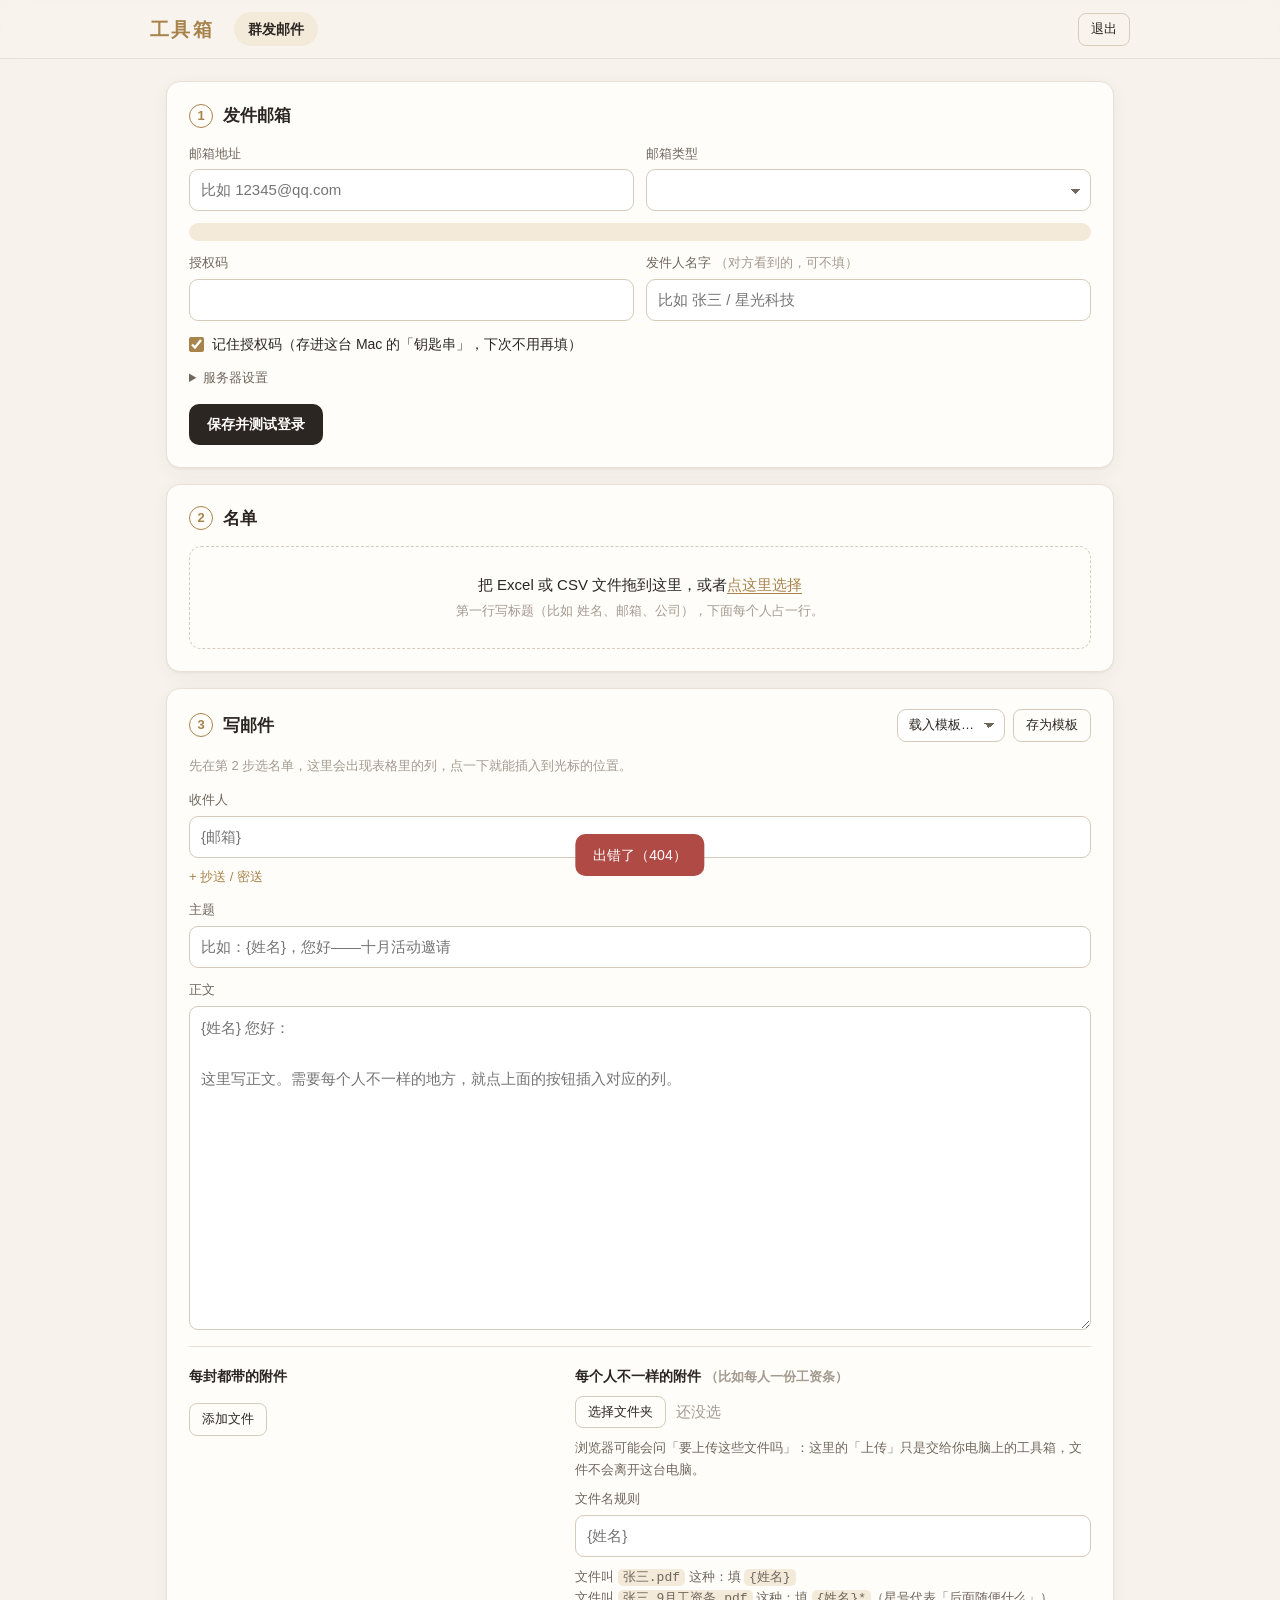
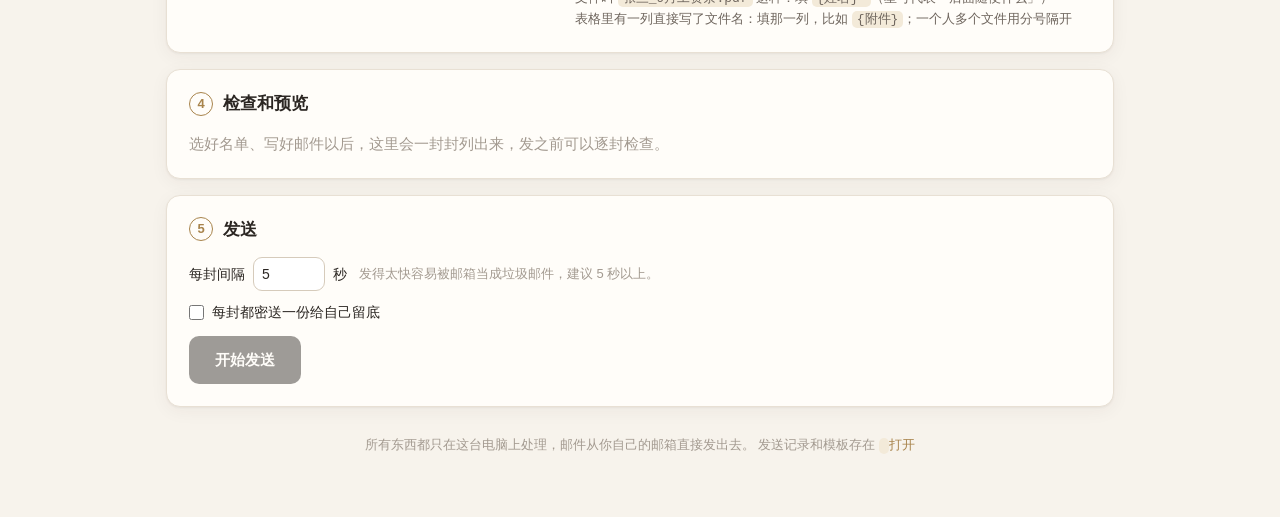
==== 工具箱/web/index.html @ 13c3aa54 "加「工具箱」：在自己 Mac 上运行的群发邮件工具 一个模板 + 一张 Excel 名单，给每个人发一封带自己信息的邮件。 - 读 .xlsx / .csv，数字和日期按 Excel 里看到的样子填进" ====
<!doctype html>
<html lang="zh-CN">
<head>
<meta charset="utf-8">
<meta name="viewport" content="width=device-width, initial-scale=1">
<meta name="token" content="__TOKEN__">
<title>工具箱</title>
<link rel="stylesheet" href="style.css">
</head>
<body>
<header class="top">
  <div class="brand">工具箱</div>
  <nav class="tabs" role="tablist">
    <button class="tab on" data-tab="mail" role="tab" aria-selected="true">群发邮件</button>
  </nav>
  <button class="ghost small" id="quitBtn" title="关掉工具箱">退出</button>
</header>

<main class="page" id="tab-mail">

  <!-- 1 发件邮箱 -->
  <section class="card" id="s1">
    <div class="card-head"><span class="num">1</span><h2>发件邮箱</h2>
      <div class="head-side" id="acctSummary"></div></div>
    <div id="acctForm" class="form">
      <div class="grid2">
        <label class="field"><span>邮箱地址</span>
          <input id="fUser" type="email" autocomplete="off" spellcheck="false" placeholder="比如 12345@qq.com"></label>
        <label class="field"><span>邮箱类型</span><select id="fPreset"></select></label>
      </div>
      <div class="help" id="presetHelp"></div>
      <div class="grid2">
        <label class="field"><span id="pwLabel">授权码</span>
          <input id="fPass" type="password" autocomplete="off" spellcheck="false"></label>
        <label class="field"><span>发件人名字 <em>（对方看到的，可不填）</em></span>
          <input id="fName" type="text" placeholder="比如 张三 / 星光科技"></label>
      </div>
      <label class="check"><input type="checkbox" id="fRemember" checked>
        <span id="rememberLabel">记住授权码（存进这台 Mac 的「钥匙串」，下次不用再填）</span></label>
      <details class="adv"><summary>服务器设置</summary>
        <div class="grid3">
          <label class="field"><span>SMTP 服务器</span><input id="fHost" type="text" spellcheck="false"></label>
          <label class="field"><span>端口</span><input id="fPort" type="number" min="1" max="65535"></label>
          <label class="field"><span>加密方式</span>
            <select id="fSec"><option value="ssl">SSL</option><option value="starttls">STARTTLS</option>
              <option value="none">不加密</option></select></label>
        </div>
      </details>
      <div class="actions">
        <button class="primary" id="loginBtn">保存并测试登录</button>
        <button class="ghost" id="cancelAcct" hidden>取消</button>
        <span class="status-line" id="loginMsg"></span>
      </div>
    </div>
  </section>

  <!-- 2 名单 -->
  <section class="card" id="s2">
    <div class="card-head"><span class="num">2</span><h2>名单</h2><div class="head-side" id="tableSide"></div></div>
    <label class="drop" id="drop">
      <input type="file" id="tableInput" accept=".xlsx,.xlsm,.csv,.tsv,.txt,.xls,.numbers" hidden>
      <div class="drop-main">把 Excel 或 CSV 文件拖到这里，或者<u>点这里选择</u></div>
      <div class="drop-sub">第一行写标题（比如 姓名、邮箱、公司），下面每个人占一行。</div>
    </label>
    <div id="tableView" hidden>
      <div class="table-bar">
        <span class="file-chip" id="tableName"></span>
        <label class="inline" id="sheetWrap" hidden>工作表 <select id="sheetSel"></select></label>
        <span class="muted" id="tableCount"></span>
        <span class="grow"></span>
        <button class="ghost small" id="tableChange">换一个文件</button>
      </div>
      <div class="table-wrap"><table class="data" id="tableData"></table></div>
      <div class="muted small" id="tableMore"></div>
    </div>
  </section>

  <!-- 3 写邮件 -->
  <section class="card" id="s3">
    <div class="card-head"><span class="num">3</span><h2>写邮件</h2>
      <div class="head-side">
        <select id="tplSel" title="载入以前存的模板"><option value="">载入模板…</option></select>
        <button class="ghost small" id="tplSave">存为模板</button>
        <button class="ghost small" id="tplDel" hidden>删除这个模板</button>
      </div></div>
    <div class="vars" id="vars">
      <span class="muted">先在第 2 步选名单，这里会出现表格里的列，点一下就能插入到光标的位置。</span>
    </div>
    <div class="form">
      <label class="field"><span>收件人</span>
        <input class="tf" id="tTo" data-key="to" type="text" spellcheck="false" placeholder="{邮箱}"></label>
      <div class="cc-toggle" id="ccToggle"><button class="link" id="ccShow">+ 抄送 / 密送</button></div>
      <div class="grid2" id="ccRow" hidden>
        <label class="field"><span>抄送 <em>（可不填）</em></span>
          <input class="tf" id="tCc" data-key="cc" type="text" spellcheck="false"></label>
        <label class="field"><span>密送 <em>（可不填）</em></span>
          <input class="tf" id="tBcc" data-key="bcc" type="text" spellcheck="false"></label>
      </div>
      <label class="field"><span>主题</span>
        <input class="tf" id="tSubject" data-key="subject" type="text" placeholder="比如：{姓名}，您好——十月活动邀请"></label>
      <label class="field"><span>正文</span>
        <textarea class="tf" id="tBody" data-key="body" rows="12"
          placeholder="{姓名} 您好：&#10;&#10;这里写正文。需要每个人不一样的地方，就点上面的按钮插入对应的列。"></textarea></label>
      <div class="hint warn" id="braceHint" hidden></div>

      <div class="attach">
        <div class="attach-col">
          <div class="attach-title">每封都带的附件</div>
          <div class="chips" id="commonList"></div>
          <button class="ghost small" id="commonAdd">添加文件</button>
          <input type="file" id="commonInput" multiple hidden>
        </div>
        <div class="attach-col">
          <div class="attach-title">每个人不一样的附件 <em>（比如每人一份工资条）</em></div>
          <div class="folder-line">
            <button class="ghost small" id="folderAdd">选择文件夹</button>
            <span class="muted" id="folderInfo">还没选</span>
            <button class="link" id="folderClear" hidden>清除</button>
            <input type="file" id="folderInput" webkitdirectory multiple hidden>
          </div>
          <div class="help small">浏览器可能会问「要上传这些文件吗」：这里的「上传」只是交给你电脑上的工具箱，文件不会离开这台电脑。</div>
          <label class="field"><span>文件名规则</span>
            <input class="tf" id="tRule" data-key="rule" type="text" spellcheck="false" placeholder="{姓名}"></label>
          <div class="help small">
            文件叫 <code>张三.pdf</code> 这种：填 <code>{姓名}</code><br>
            文件叫 <code>张三_9月工资条.pdf</code> 这种：填 <code>{姓名}*</code>（星号代表「后面随便什么」）<br>
            表格里有一列直接写了文件名：填那一列，比如 <code>{附件}</code>；一个人多个文件用分号隔开
          </div>
        </div>
      </div>
    </div>
  </section>

  <!-- 4 检查 -->
  <section class="card" id="s4">
    <div class="card-head"><span class="num">4</span><h2>检查和预览</h2><div class="head-side" id="checkSide"></div></div>
    <div id="checkEmpty" class="muted">选好名单、写好邮件以后，这里会一封封列出来，发之前可以逐封检查。</div>
    <div id="checkView" hidden>
      <div class="filters" id="filters"></div>
      <div class="split">
        <div class="list-pane">
          <div class="list-tools">
            <label class="check small"><input type="checkbox" id="selAll"> <span>全选</span></label>
            <span class="muted small" id="selCount"></span>
          </div>
          <div class="list" id="list"></div>
        </div>
        <div class="preview-pane">
          <div class="mail" id="mailPreview"></div>
          <div class="actions">
            <button class="ghost" id="testBtn">把这封发给自己测试</button>
            <span class="status-line" id="testMsg"></span>
          </div>
        </div>
      </div>
    </div>
  </section>

  <!-- 5 发送 -->
  <section class="card" id="s5">
    <div class="card-head"><span class="num">5</span><h2>发送</h2></div>
    <div id="sendSetup">
      <div class="send-opts">
        <label class="inline">每封间隔 <input type="number" id="interval" min="0" max="600" step="1" value="5"> 秒</label>
        <span class="muted small">发得太快容易被邮箱当成垃圾邮件，建议 5 秒以上。</span>
      </div>
      <label class="check"><input type="checkbox" id="bccSelf"> <span>每封都密送一份给自己留底</span></label>
      <label class="check" id="skipSentWrap" hidden><input type="checkbox" id="skipSent" checked>
        <span id="skipSentLabel">跳过最近已经发过同样主题的人</span></label>
      <div class="actions">
        <button class="primary big" id="sendBtn" disabled>开始发送</button>
        <span class="status-line" id="sendHint"></span>
      </div>
    </div>
    <div id="jobView" hidden>
      <div class="banner" id="jobBanner" hidden></div>
      <div class="progress"><div class="bar" id="jobBar"></div></div>
      <div class="job-line">
        <span id="jobText"></span><span class="grow"></span>
        <button class="ghost" id="pauseBtn">暂停</button>
        <button class="ghost" id="resumeBtn" hidden>继续</button>
        <button class="ghost danger" id="stopBtn">停止</button>
      </div>
      <div class="job-done" id="jobDone" hidden>
        <button class="primary" id="retryBtn" hidden></button>
        <button class="ghost" id="logBtn">打开发送记录</button>
        <button class="ghost" id="newBatch">完成，回到发送设置</button>
      </div>
      <div class="list job-list" id="jobList"></div>
    </div>
  </section>

  <footer class="foot">
    所有东西都只在这台电脑上处理，邮件从你自己的邮箱直接发出去。
    发送记录和模板存在 <code id="dataDir"></code>
    <button class="link" id="openData">打开</button>
  </footer>
</main>

<div class="closed" id="closed" hidden>
  <div><h2>工具箱已关闭</h2><p>可以关掉这个网页和终端窗口了。下次用的时候，再双击「双击打开.command」。</p></div>
</div>

<dialog id="dlg">
  <form method="dialog">
    <h3 id="dlgTitle"></h3>
    <div id="dlgBody"></div>
    <input type="text" id="dlgInput" hidden>
    <div class="actions right">
      <button type="button" class="ghost" id="dlgCancel">取消</button>
      <button value="ok" class="primary" id="dlgOk">确定</button>
    </div>
  </form>
</dialog>
<div class="toast" id="toast" role="status" aria-live="polite"></div>
<script src="app.js"></script>
</body>
</html>
---- 工具箱/web/style.css ----
:root {
  --bg: #f7f3ec;
  --card: #fffdf9;
  --ink: #2b2622;
  --sub: #6f665e;
  --faint: #a39a90;
  --line: #e8e0d4;
  --line-strong: #d6cbbb;
  --gold: #a8844c;
  --gold-soft: #f3ead9;
  --rose: #b07a7f;
  --ok: #4f7a5a;
  --ok-soft: #e6f0e7;
  --warn: #a8742a;
  --warn-soft: #f8eedb;
  --bad: #b04a45;
  --bad-soft: #f8e4e1;
  --field: #ffffff;
  --shadow: 0 1px 2px rgba(60, 45, 30, .05), 0 4px 18px rgba(60, 45, 30, .05);
  --radius: 14px;
  color-scheme: light;
}
@media (prefers-color-scheme: dark) {
  :root {
    --bg: #17141a;
    --card: #211d24;
    --ink: #ece6dd;
    --sub: #b0a69b;
    --faint: #7d746b;
    --line: #342e37;
    --line-strong: #4a424d;
    --gold: #d2b07a;
    --gold-soft: #3a3226;
    --rose: #d29ca1;
    --ok: #8cc19a;
    --ok-soft: #22332a;
    --warn: #e0b067;
    --warn-soft: #3a2f1e;
    --bad: #e88a83;
    --bad-soft: #3d2423;
    --field: #1a171d;
    --shadow: none;
    color-scheme: dark;
  }
}

* { box-sizing: border-box; }
html { -webkit-text-size-adjust: 100%; }
body {
  margin: 0;
  background: var(--bg);
  color: var(--ink);
  font: 15px/1.6 -apple-system, BlinkMacSystemFont, "PingFang SC", "Hiragino Sans GB", "Microsoft YaHei", sans-serif;
}
code { font: 13px ui-monospace, "SF Mono", Menlo, monospace; background: var(--gold-soft); padding: 1px 5px; border-radius: 5px; }
em { font-style: normal; color: var(--faint); font-size: 13px; }
[hidden] { display: none !important; }

/* 顶栏 */
.top {
  position: sticky; top: 0; z-index: 10;
  display: flex; align-items: center; gap: 20px;
  padding: 12px max(16px, calc((100vw - 980px) / 2));
  background: var(--bg);
  background: color-mix(in srgb, var(--bg) 88%, transparent);
  backdrop-filter: saturate(1.4) blur(12px);
  -webkit-backdrop-filter: saturate(1.4) blur(12px);
  border-bottom: 1px solid var(--line);
}
.brand { font: 600 19px/1 "Songti SC", "STSong", serif; letter-spacing: .12em; color: var(--gold); }
.tabs { display: flex; gap: 4px; flex: 1; }
.tab {
  border: 0; background: none; color: var(--sub); font: inherit; font-size: 14px;
  padding: 6px 14px; border-radius: 999px; cursor: pointer;
}
.tab.on { background: var(--gold-soft); color: var(--ink); font-weight: 600; }

.page { max-width: 980px; margin: 0 auto; padding: 22px 16px 60px; }

/* 卡片 */
.card {
  background: var(--card); border: 1px solid var(--line); border-radius: var(--radius);
  box-shadow: var(--shadow); padding: 20px 22px 22px; margin-bottom: 16px;
}
.card-head { display: flex; align-items: center; gap: 10px; margin-bottom: 14px; flex-wrap: wrap; }
.card-head h2 { font-size: 17px; margin: 0; font-weight: 600; }
.num {
  width: 24px; height: 24px; border-radius: 50%; display: inline-grid; place-items: center;
  font-size: 13px; font-weight: 600; color: var(--gold); border: 1.5px solid var(--gold);
}
.card.done .num { background: var(--gold); color: var(--card); }
.head-side { margin-left: auto; display: flex; gap: 8px; align-items: center; flex-wrap: wrap; }

/* 表单 */
.form { display: flex; flex-direction: column; gap: 12px; }
.grid2 { display: grid; grid-template-columns: 1fr 1fr; gap: 12px; }
.grid3 { display: grid; grid-template-columns: 2fr 1fr 1fr; gap: 12px; margin-top: 10px; }
@media (max-width: 640px) { .grid2, .grid3 { grid-template-columns: 1fr; } }
.field { display: flex; flex-direction: column; gap: 5px; min-width: 0; }
.field > span { font-size: 13px; color: var(--sub); font-weight: 500; }
input[type=text], input[type=email], input[type=password], input[type=number], select, textarea {
  font: inherit; color: var(--ink); background: var(--field);
  border: 1px solid var(--line-strong); border-radius: 9px; padding: 8px 11px; width: 100%;
  outline: none; transition: border-color .15s, box-shadow .15s;
}
textarea { resize: vertical; min-height: 180px; line-height: 1.7; }
input:focus, select:focus, textarea:focus { border-color: var(--gold); box-shadow: 0 0 0 3px var(--gold-soft); }
select { appearance: none; -webkit-appearance: none; padding-right: 30px; cursor: pointer;
  background-image: linear-gradient(45deg, transparent 50%, var(--sub) 50%), linear-gradient(135deg, var(--sub) 50%, transparent 50%);
  background-position: calc(100% - 15px) 52%, calc(100% - 10px) 52%; background-size: 5px 5px; background-repeat: no-repeat; }
.head-side select, .inline select { width: auto; padding-top: 5px; padding-bottom: 5px; font-size: 13px; }
.inline { display: inline-flex; align-items: center; gap: 8px; font-size: 14px; }
.inline input[type=number] { width: 72px; padding: 5px 8px; }
.check { display: flex; align-items: flex-start; gap: 8px; font-size: 14px; cursor: pointer; }
.check input { margin: 4px 0 0; accent-color: var(--gold); width: 15px; height: 15px; flex: none; }
.check.small { font-size: 13px; align-items: center; }
.check.small input { margin: 0; }
.help { font-size: 13px; color: var(--sub); background: var(--gold-soft); border-radius: 9px; padding: 9px 12px; line-height: 1.7; }
.help.small { background: none; padding: 2px 0 0; font-size: 12.5px; }
.hint { font-size: 13px; border-radius: 9px; padding: 8px 12px; }
.hint.warn { background: var(--warn-soft); color: var(--warn); }
.adv summary { cursor: pointer; font-size: 13px; color: var(--sub); }
.muted { color: var(--faint); }
.small { font-size: 13px; }
.grow { flex: 1; }

/* 按钮 */
button { font: inherit; cursor: pointer; white-space: nowrap; }
button:disabled { cursor: not-allowed; opacity: .45; }
.primary {
  background: var(--ink); color: var(--card); border: 0; border-radius: 10px;
  padding: 9px 18px; font-weight: 600; font-size: 14px;
}
.primary:hover:not(:disabled) { background: var(--gold); }
.primary.big { padding: 12px 26px; font-size: 15px; }
.ghost {
  background: transparent; color: var(--ink); border: 1px solid var(--line-strong);
  border-radius: 10px; padding: 8px 15px; font-size: 14px;
}
.ghost:hover:not(:disabled) { border-color: var(--gold); color: var(--gold); }
.ghost.small, .primary.small { padding: 5px 12px; font-size: 13px; border-radius: 8px; }
.ghost.danger:hover:not(:disabled) { border-color: var(--bad); color: var(--bad); }
.link { background: none; border: 0; color: var(--gold); padding: 0; font-size: 13px; }
.link:hover { text-decoration: underline; }
.actions { display: flex; align-items: center; gap: 10px; flex-wrap: wrap; margin-top: 4px; }
.actions.right { justify-content: flex-end; }
.status-line { font-size: 13.5px; }
.status-line.ok { color: var(--ok); }
.status-line.bad { color: var(--bad); }

/* 账号摘要 */
.acct { display: flex; align-items: center; gap: 4px 10px; font-size: 14px; flex-wrap: wrap; justify-content: flex-end; }
.dot { width: 8px; height: 8px; border-radius: 50%; background: var(--ok); display: inline-block; }

/* 名单 */
.drop {
  display: block; border: 1.5px dashed var(--line-strong); border-radius: 12px; padding: 26px 16px;
  text-align: center; cursor: pointer; transition: border-color .15s, background .15s;
}
.drop:hover, .drop.over { border-color: var(--gold); background: var(--gold-soft); }
.drop-main { font-size: 15px; }
.drop-main u { color: var(--gold); text-decoration: none; border-bottom: 1px solid currentColor; }
.drop-sub { font-size: 13px; color: var(--faint); margin-top: 4px; }
.table-bar { display: flex; align-items: center; gap: 12px; flex-wrap: wrap; margin-bottom: 10px; }
.file-chip { font-weight: 600; }
.table-wrap { overflow: auto; max-height: 300px; border: 1px solid var(--line); border-radius: 10px; }
table.data { border-collapse: collapse; width: 100%; font-size: 13px; }
table.data th, table.data td { padding: 6px 10px; border-bottom: 1px solid var(--line); text-align: left; white-space: nowrap; max-width: 260px; overflow: hidden; text-overflow: ellipsis; }
table.data th { position: sticky; top: 0; background: var(--gold-soft); font-weight: 600; z-index: 1; }
table.data td.rn, table.data th.rn { color: var(--faint); width: 1%; text-align: right; }
table.data th.used { color: var(--gold); }
.table-wrap + .small { margin-top: 6px; }

/* 变量按钮 */
.vars { display: flex; flex-wrap: wrap; gap: 6px; align-items: center; margin-bottom: 14px; font-size: 13px; }
.var {
  border: 1px solid var(--line-strong); background: var(--field); color: var(--ink);
  border-radius: 999px; padding: 3px 11px; font-size: 13px;
}
.var:hover { border-color: var(--gold); color: var(--gold); }
.var.used { background: var(--gold-soft); border-color: transparent; }
.cc-toggle { margin-top: -6px; }

/* 附件 */
.attach { display: grid; grid-template-columns: 1fr 1.4fr; gap: 18px; padding-top: 6px; border-top: 1px solid var(--line); margin-top: 4px; }
@media (max-width: 720px) { .attach { grid-template-columns: 1fr; } }
.attach-col { display: flex; flex-direction: column; gap: 8px; align-items: flex-start; padding-top: 12px; }
.attach-col .field { width: 100%; }
.attach-title { font-size: 14px; font-weight: 600; }
.chips { display: flex; flex-wrap: wrap; gap: 6px; }
.chip { display: inline-flex; align-items: center; gap: 6px; background: var(--gold-soft); border-radius: 8px; padding: 3px 4px 3px 10px; font-size: 13px; max-width: 100%; }
.chip .x { border: 0; background: none; color: var(--sub); padding: 0 6px; font-size: 15px; line-height: 1; }
.chip .x:hover { color: var(--bad); }
.chip .size { color: var(--faint); }
.folder-line { display: flex; align-items: center; gap: 10px; flex-wrap: wrap; }

/* 检查 */
.filters { display: flex; gap: 8px; flex-wrap: wrap; margin-bottom: 12px; }
.pill {
  border: 1px solid var(--line-strong); background: transparent; color: var(--ink);
  border-radius: 999px; padding: 4px 13px; font-size: 13px;
}
.pill.on { background: var(--ink); color: var(--card); border-color: var(--ink); }
.pill b { font-weight: 600; margin-left: 3px; }
.split { display: grid; grid-template-columns: minmax(0, 1fr) minmax(0, 1.35fr); gap: 16px; align-items: start; }
@media (max-width: 760px) { .split { grid-template-columns: 1fr; } }
.list-tools { display: flex; align-items: center; justify-content: space-between; padding: 0 4px 6px; }
.list { border: 1px solid var(--line); border-radius: 10px; max-height: 470px; overflow: auto; }
.item {
  display: grid; grid-template-columns: auto auto minmax(0, 1fr) auto; align-items: center; gap: 8px;
  padding: 8px 10px; border-bottom: 1px solid var(--line); cursor: pointer; font-size: 13.5px;
}
.item:last-child { border-bottom: 0; }
.item:hover { background: var(--gold-soft); }
.item.cur { background: var(--gold-soft); box-shadow: inset 3px 0 0 var(--gold); }
.item input { accent-color: var(--gold); margin: 0; }
.item .rn { color: var(--faint); font-size: 12px; min-width: 2.6em; }
.item .who { overflow: hidden; text-overflow: ellipsis; white-space: nowrap; }
.item .who small { color: var(--faint); margin-left: 6px; }
.item.off .who { color: var(--faint); }
.badge { font-size: 11.5px; border-radius: 999px; padding: 1px 8px; white-space: nowrap; }
.badge.ok { background: var(--ok-soft); color: var(--ok); }
.badge.warn { background: var(--warn-soft); color: var(--warn); }
.badge.bad { background: var(--bad-soft); color: var(--bad); }
.badge.wait { background: var(--line); color: var(--sub); }
.badge.run { background: var(--gold-soft); color: var(--gold); }
.list .empty { padding: 20px; text-align: center; color: var(--faint); font-size: 13px; }

.mail { border: 1px solid var(--line); border-radius: 10px; overflow: hidden; }
.mail-head { padding: 12px 14px; border-bottom: 1px solid var(--line); font-size: 13.5px; display: grid; grid-template-columns: auto minmax(0, 1fr); gap: 3px 12px; }
.mail-head dt { color: var(--faint); }
.mail-head dd { margin: 0; overflow-wrap: anywhere; }
.mail-subject { font-weight: 600; font-size: 15px; }
.mail-body { padding: 14px; white-space: pre-wrap; overflow-wrap: anywhere; font-size: 14.5px; line-height: 1.75; max-height: 380px; overflow: auto; }
.mail-problems { padding: 10px 14px; border-top: 1px solid var(--line); font-size: 13px; display: flex; flex-direction: column; gap: 4px; }
.mail-problems .bad { color: var(--bad); }
.mail-problems .warn { color: var(--warn); }
.mail-empty { padding: 30px; text-align: center; color: var(--faint); }

/* 发送 */
.send-opts { display: flex; align-items: center; gap: 12px; flex-wrap: wrap; margin-bottom: 10px; }
#sendSetup .check { margin-bottom: 8px; }
#sendSetup .actions { margin-top: 12px; }
.banner { border-radius: 10px; padding: 10px 14px; font-size: 14px; margin-bottom: 12px; background: var(--warn-soft); color: var(--warn); }
.banner.bad { background: var(--bad-soft); color: var(--bad); }
.banner.ok { background: var(--ok-soft); color: var(--ok); }
.progress { height: 8px; border-radius: 999px; background: var(--line); overflow: hidden; }
.bar { height: 100%; width: 0; background: var(--gold); border-radius: 999px; transition: width .4s; }
.job-line { display: flex; align-items: center; gap: 10px; margin: 12px 0; flex-wrap: wrap; font-size: 14px; }
.job-done { display: flex; gap: 10px; flex-wrap: wrap; margin-bottom: 12px; }
.job-list { max-height: 360px; }
.job-list .item { grid-template-columns: auto minmax(0, 1fr) auto; cursor: default; }
.job-list .item:hover { background: none; }
.job-list .err { grid-column: 2 / -1; color: var(--bad); font-size: 12.5px; }

.foot { font-size: 12.5px; color: var(--faint); text-align: center; margin-top: 26px; line-height: 1.9; }
.foot code { font-size: 12px; }

/* 弹窗、提示 */
dialog {
  border: 1px solid var(--line); border-radius: 16px; padding: 22px 24px; width: min(460px, calc(100vw - 32px));
  background: var(--card); color: var(--ink); box-shadow: 0 20px 60px rgba(0, 0, 0, .25);
}
dialog::backdrop { background: rgba(30, 22, 15, .35); }
dialog h3 { margin: 0 0 10px; font-size: 17px; }
#dlgBody { font-size: 14px; color: var(--sub); margin-bottom: 14px; line-height: 1.75; }
#dlgInput { margin-bottom: 14px; }
.toast {
  position: fixed; left: 50%; bottom: 24px; transform: translate(-50%, 20px); opacity: 0; pointer-events: none;
  background: var(--ink); color: var(--card); padding: 10px 18px; border-radius: 10px; font-size: 14px;
  transition: opacity .2s, transform .2s; max-width: calc(100vw - 32px); z-index: 50;
}
.toast.show { opacity: 1; transform: translate(-50%, 0); }
.toast.bad { background: var(--bad); color: #fff; }
.closed { position: fixed; inset: 0; background: var(--bg); display: grid; place-items: center; text-align: center; padding: 16px; z-index: 100; }
.closed p { color: var(--sub); }
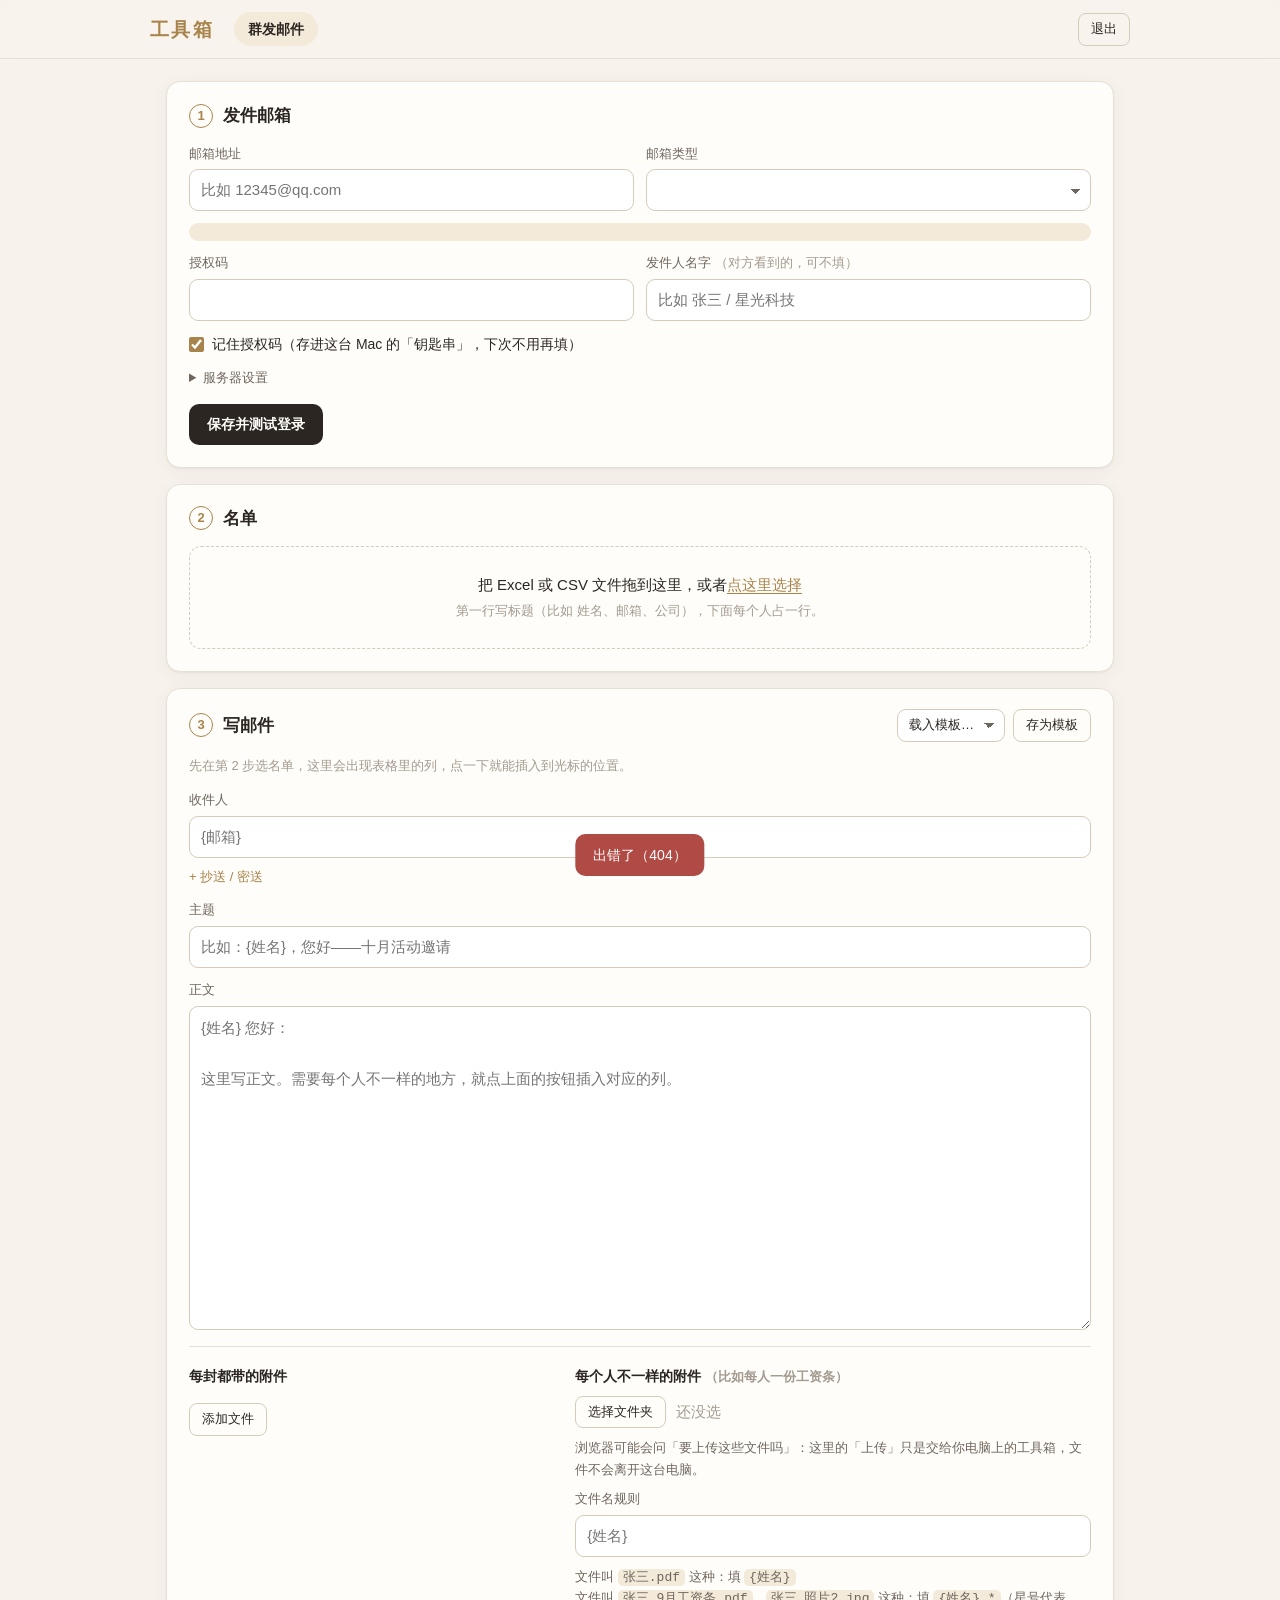
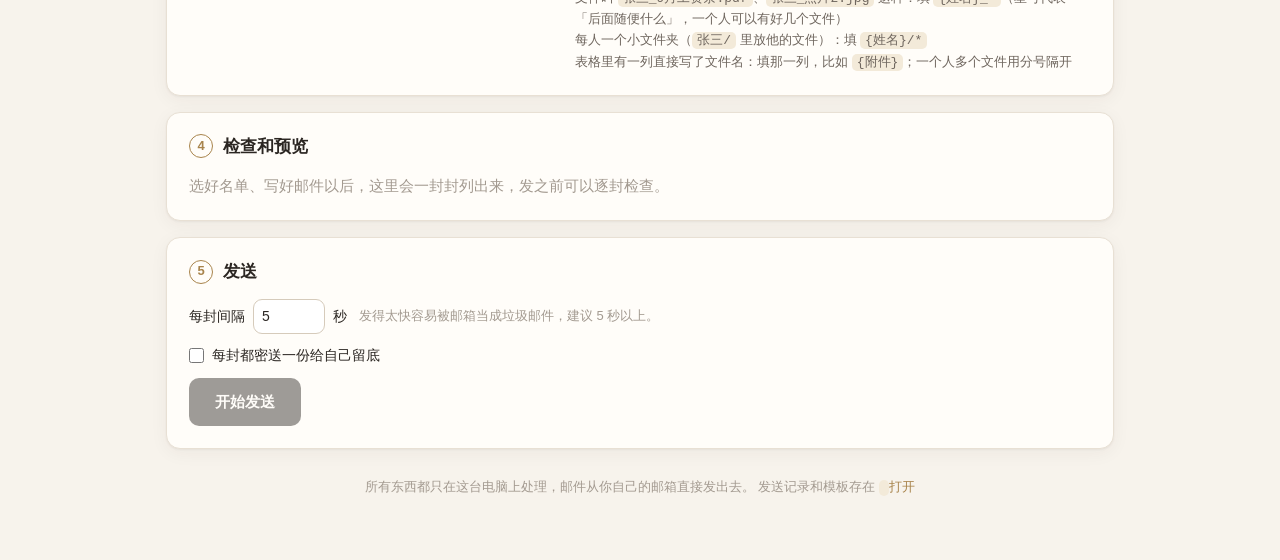
==== commit 8d654ccd: "工具箱：文档、图片附件更稳妥 - 补上 Word/Excel/PPT/Pages/HEIC/WebP 等文件类型（Mac 自带的 Python 认不全），对方邮箱能直接预览 - 预览里点附件就能打开，" ====
--- a/工具箱/web/index.html
+++ b/工具箱/web/index.html
@@ -123,7 +123,8 @@
             <input class="tf" id="tRule" data-key="rule" type="text" spellcheck="false" placeholder="{姓名}"></label>
           <div class="help small">
             文件叫 <code>张三.pdf</code> 这种：填 <code>{姓名}</code><br>
-            文件叫 <code>张三_9月工资条.pdf</code> 这种：填 <code>{姓名}*</code>（星号代表「后面随便什么」）<br>
+            文件叫 <code>张三_9月工资条.pdf</code>、<code>张三_照片2.jpg</code> 这种：填 <code>{姓名}_*</code>（星号代表「后面随便什么」，一个人可以有好几个文件）<br>
+            每人一个小文件夹（<code>张三/</code> 里放他的文件）：填 <code>{姓名}/*</code><br>
             表格里有一列直接写了文件名：填那一列，比如 <code>{附件}</code>；一个人多个文件用分号隔开
           </div>
         </div>
@@ -137,6 +138,7 @@
     <div id="checkEmpty" class="muted">选好名单、写好邮件以后，这里会一封封列出来，发之前可以逐封检查。</div>
     <div id="checkView" hidden>
       <div class="filters" id="filters"></div>
+      <div class="hint warn" id="unusedHint" hidden></div>
       <div class="split">
         <div class="list-pane">
           <div class="list-tools">
--- a/工具箱/web/style.css
+++ b/工具箱/web/style.css
@@ -192,6 +192,11 @@
 .chip .x { border: 0; background: none; color: var(--sub); padding: 0 6px; font-size: 15px; line-height: 1; }
 .chip .x:hover { color: var(--bad); }
 .chip .size { color: var(--faint); }
+a.chip, .chip a.open { color: inherit; text-decoration: none; }
+a.chip.open:hover, .chip a.open:hover { color: var(--gold); }
+.thumbs { display: flex; flex-wrap: wrap; gap: 6px; margin-top: 8px; }
+.thumbs img { display: block; height: 72px; max-width: 140px; object-fit: cover; border-radius: 6px; border: 1px solid var(--line); background: var(--gold-soft); }
+.filters + .hint { margin-bottom: 12px; }
 .folder-line { display: flex; align-items: center; gap: 10px; flex-wrap: wrap; }
 
 /* 检查 */
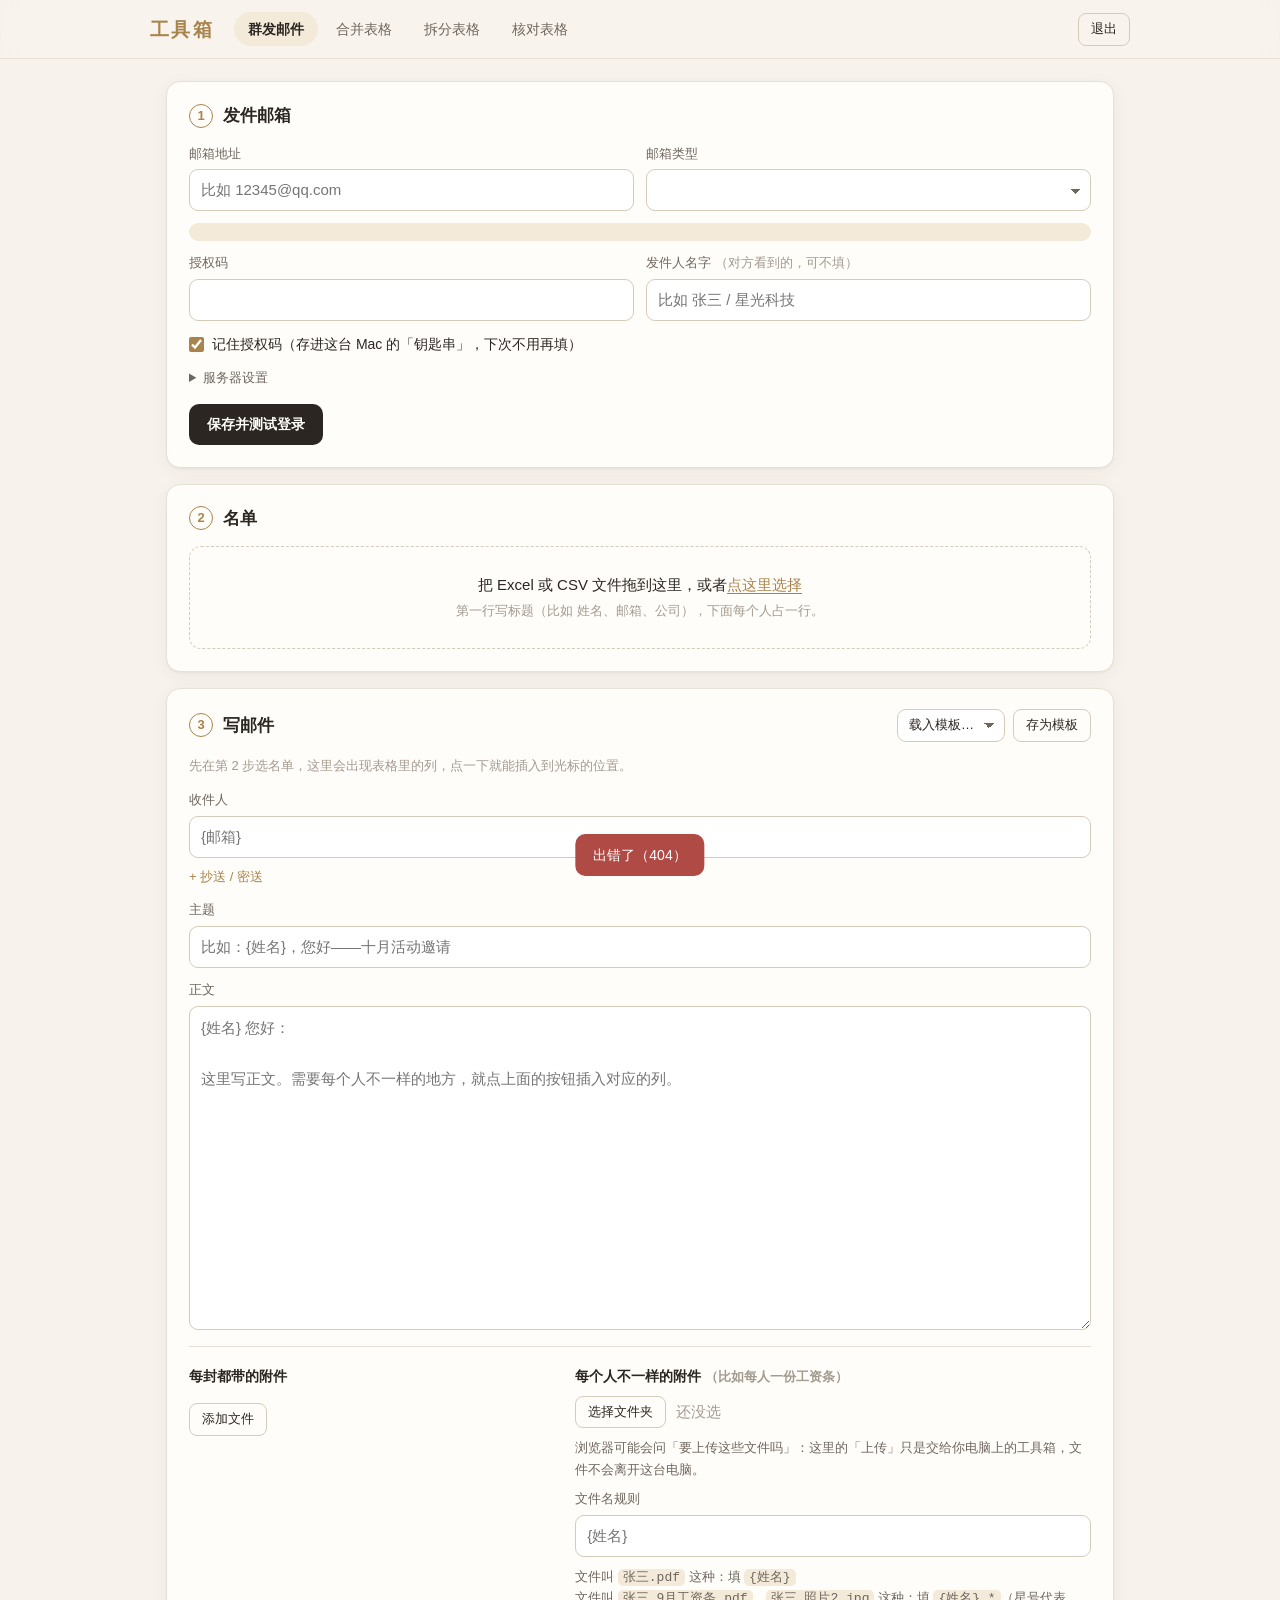
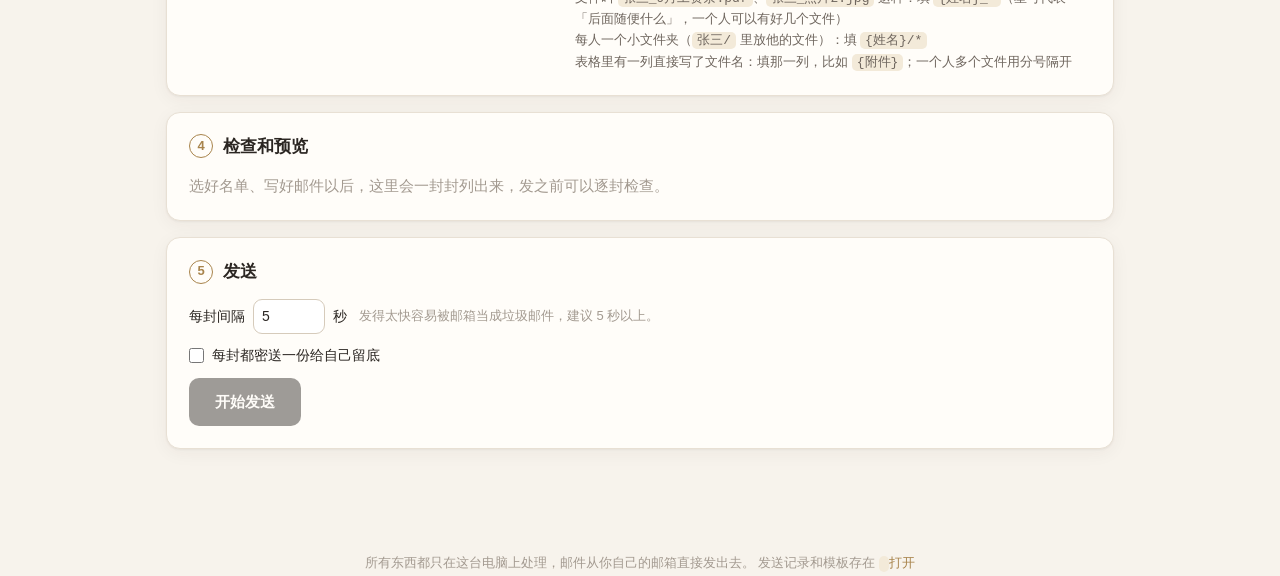
==== commit bb5ecc86: "工具箱：加合并表格、拆分表格、核对表格 - 合并：几张表按列名上下拼起来；列名不一样的可以改名对齐，可加「来源」列、去合计行、去重复行 - 拆分：按某一列拆成多个文件（放进一个文件夹）或一个文件多张工" ====
--- a/工具箱/web/index.html
+++ b/工具箱/web/index.html
@@ -12,6 +12,9 @@
   <div class="brand">工具箱</div>
   <nav class="tabs" role="tablist">
     <button class="tab on" data-tab="mail" role="tab" aria-selected="true">群发邮件</button>
+    <button class="tab" data-tab="merge" role="tab">合并表格</button>
+    <button class="tab" data-tab="split" role="tab">拆分表格</button>
+    <button class="tab" data-tab="compare" role="tab">核对表格</button>
   </nav>
   <button class="ghost small" id="quitBtn" title="关掉工具箱">退出</button>
 </header>
@@ -66,6 +69,7 @@
       <div class="table-bar">
         <span class="file-chip" id="tableName"></span>
         <label class="inline" id="sheetWrap" hidden>工作表 <select id="sheetSel"></select></label>
+        <label class="inline" id="headWrap" hidden>表头在 <select id="headSel"></select></label>
         <span class="muted" id="tableCount"></span>
         <span class="grow"></span>
         <button class="ghost small" id="tableChange">换一个文件</button>
@@ -192,12 +196,144 @@
     </div>
   </section>
 
-  <footer class="foot">
+</main>
+
+
+<!-- ================================================================ 合并表格 -->
+<main class="page" id="tab-merge" hidden>
+  <p class="intro">把几张表上下拼成一张，比如各部门交上来的表。列的顺序不一样没关系，按列名对齐；
+    表格顶上的大标题、底下的「合计」行会自动处理。</p>
+
+  <section class="card">
+    <div class="card-head"><span class="num">1</span><h2>选要合并的表格</h2></div>
+    <label class="drop" id="mDrop">
+      <input type="file" id="mInput" accept=".xlsx,.xlsm,.csv,.tsv,.txt,.xls,.numbers" multiple hidden>
+      <div class="drop-main">把几个 Excel / CSV 文件一起拖到这里，或者<u>点这里选择</u>（可以多选）</div>
+      <div class="drop-sub">一个文件里有好几张工作表（比如 1 月到 12 月）也可以，选「全部工作表」就行。</div>
+    </label>
+    <div class="src-list" id="mList"></div>
+  </section>
+
+  <section class="card" id="mColsCard" hidden>
+    <div class="card-head"><span class="num">2</span><h2>对齐列</h2><div class="head-side" id="mColsSide"></div></div>
+    <div class="hint warn" id="mColsHint" hidden></div>
+    <div class="table-wrap"><table class="data matrix" id="mMatrix"></table></div>
+    <div class="opts">
+      <label class="check"><input type="checkbox" id="mSource" checked> <span>加一列「来源」，写上每行来自哪个文件</span></label>
+      <label class="check"><input type="checkbox" id="mTotals" checked> <span id="mTotalsLabel">去掉「合计 / 小计」行</span></label>
+      <label class="check"><input type="checkbox" id="mDedupe"> <span id="mDedupeLabel">去掉完全重复的行</span></label>
+    </div>
+  </section>
+
+  <section class="card" id="mResultCard" hidden>
+    <div class="card-head"><span class="num">3</span><h2>合并结果</h2><div class="head-side muted" id="mCount"></div></div>
+    <div class="table-wrap tall"><table class="data" id="mPreview"></table></div>
+    <div class="muted small" id="mMore"></div>
+    <div class="actions">
+      <button class="primary" id="mExport">下载合并结果</button>
+      <button class="ghost" id="mToSplit">接着拆分这张表</button>
+      <button class="ghost" id="mToCompare">接着拿去核对</button>
+      <span class="status-line" id="mMsg"></span>
+    </div>
+  </section>
+</main>
+
+<!-- ================================================================ 拆分表格 -->
+<main class="page" id="tab-split" hidden>
+  <p class="intro">把一张大表按某一列拆开，比如按「部门」拆成每个部门一份、按「姓名」拆成每人一份工资条。
+    拆好的文件可以直接拿去群发，每人收到自己那一份。</p>
+
+  <section class="card">
+    <div class="card-head"><span class="num">1</span><h2>选要拆的表格</h2></div>
+    <div id="sPicker"></div>
+  </section>
+
+  <section class="card" id="sGroupCard" hidden>
+    <div class="card-head"><span class="num">2</span><h2>按哪一列拆</h2>
+      <div class="head-side"><select id="sCol"></select></div></div>
+    <label class="check"><input type="checkbox" id="sTotals" checked> <span id="sTotalsLabel">去掉「合计 / 小计」行</span></label>
+    <div class="hint warn" id="sBlankHint" hidden></div>
+    <div class="groups" id="sGroups"></div>
+  </section>
+
+  <section class="card" id="sOutCard" hidden>
+    <div class="card-head"><span class="num">3</span><h2>怎么输出</h2></div>
+    <div class="radios">
+      <label class="check"><input type="radio" name="sMode" value="files" checked>
+        <span><b>每份一个文件</b>，放进一个文件夹 <em>（要分别发给不同的人时选这个）</em></span></label>
+      <label class="check"><input type="radio" name="sMode" value="sheets">
+        <span><b>一个文件</b>，每份一张工作表</span></label>
+    </div>
+    <label class="field" id="sNameWrap"><span>文件名</span>
+      <input type="text" id="sName" value="{值}" spellcheck="false"></label>
+    <div class="help small" id="sNameHelp"></div>
+    <div class="actions">
+      <button class="primary" id="sExport">开始拆分</button>
+      <span class="status-line" id="sMsg"></span>
+    </div>
+    <div class="result" id="sResult" hidden>
+      <div class="banner ok" id="sDone"></div>
+      <div class="actions">
+        <button class="ghost" id="sOpen">在访达中打开</button>
+        <button class="primary" id="sToMail">用这些文件群发邮件 →</button>
+      </div>
+    </div>
+  </section>
+</main>
+
+<!-- ================================================================ 核对表格 -->
+<main class="page" id="tab-compare" hidden>
+  <p class="intro">两张表对一对：谁在 A 里、不在 B 里（比如还没交的人），谁多出来了，两边都有的人内容对不对得上。
+    找出来的人可以直接群发催办邮件。</p>
+
+  <div class="two">
+    <section class="card">
+      <div class="card-head"><span class="num">A</span><h2>表 A</h2></div>
+      <p class="muted small sub">比如：应该交的人（全员名单）</p>
+      <div id="cPickerA"></div>
+    </section>
+    <section class="card">
+      <div class="card-head"><span class="num">B</span><h2>表 B</h2></div>
+      <p class="muted small sub">比如：已经交了的人</p>
+      <div id="cPickerB"></div>
+    </section>
+  </div>
+
+  <section class="card" id="cKeyCard" hidden>
+    <div class="card-head"><span class="num">2</span><h2>用哪一列来对应</h2></div>
+    <div class="keys">
+      <label class="inline">表 A 的 <select id="cKeyA"></select></label>
+      <span class="eq">对应</span>
+      <label class="inline">表 B 的 <select id="cKeyB"></select></label>
+    </div>
+    <p class="muted small">一般选姓名、工号、邮箱这种每个人都不一样的列。</p>
+    <label class="check"><input type="checkbox" id="cLoose" checked>
+      <span>忽略空格、全角半角和大小写（「 张三 」和「张三」算同一个）</span></label>
+    <div class="cmp-cols" id="cColsWrap" hidden>
+      <div class="attach-title">两边都有的人，还要比较这些列的内容：</div>
+      <div class="chips" id="cCols"></div>
+    </div>
+  </section>
+
+  <section class="card" id="cResultCard" hidden>
+    <div class="card-head"><span class="num">3</span><h2>核对结果</h2></div>
+    <div class="stats" id="cStats"></div>
+    <div class="hint warn" id="cWarn" hidden></div>
+    <div class="table-wrap tall"><table class="data" id="cTable"></table></div>
+    <div class="muted small" id="cMore"></div>
+    <div class="actions">
+      <button class="primary" id="cExport">下载核对结果</button>
+      <button class="ghost" id="cToMail" hidden></button>
+      <span class="status-line" id="cMsg"></span>
+    </div>
+  </section>
+</main>
+
+<footer class="foot">
     所有东西都只在这台电脑上处理，邮件从你自己的邮箱直接发出去。
     发送记录和模板存在 <code id="dataDir"></code>
     <button class="link" id="openData">打开</button>
   </footer>
-</main>
 
 <div class="closed" id="closed" hidden>
   <div><h2>工具箱已关闭</h2><p>可以关掉这个网页和终端窗口了。下次用的时候，再双击「双击打开.command」。</p></div>
@@ -215,6 +351,8 @@
   </form>
 </dialog>
 <div class="toast" id="toast" role="status" aria-live="polite"></div>
+<script src="common.js"></script>
 <script src="app.js"></script>
+<script src="tools.js"></script>
 </body>
 </html>
--- a/工具箱/web/style.css
+++ b/工具箱/web/style.css
@@ -67,8 +67,11 @@
   -webkit-backdrop-filter: saturate(1.4) blur(12px);
   border-bottom: 1px solid var(--line);
 }
-.brand { font: 600 19px/1 "Songti SC", "STSong", serif; letter-spacing: .12em; color: var(--gold); }
-.tabs { display: flex; gap: 4px; flex: 1; }
+.brand { font: 600 19px/1 "Songti SC", "STSong", serif; letter-spacing: .12em; color: var(--gold); white-space: nowrap; }
+.tabs { display: flex; gap: 4px; flex: 1; min-width: 0; overflow-x: auto; scrollbar-width: none; }
+.tabs::-webkit-scrollbar { display: none; }
+.tab { flex: none; }
+@media (max-width: 560px) { .top { gap: 10px; } .brand { font-size: 17px; letter-spacing: .04em; } .tab { padding: 6px 10px; } }
 .tab {
   border: 0; background: none; color: var(--sub); font: inherit; font-size: 14px;
   padding: 6px 14px; border-radius: 999px; cursor: pointer;
@@ -109,7 +112,8 @@
   background-image: linear-gradient(45deg, transparent 50%, var(--sub) 50%), linear-gradient(135deg, var(--sub) 50%, transparent 50%);
   background-position: calc(100% - 15px) 52%, calc(100% - 10px) 52%; background-size: 5px 5px; background-repeat: no-repeat; }
 .head-side select, .inline select { width: auto; padding-top: 5px; padding-bottom: 5px; font-size: 13px; }
-.inline { display: inline-flex; align-items: center; gap: 8px; font-size: 14px; }
+.inline { display: inline-flex; align-items: center; gap: 8px; font-size: 14px; white-space: nowrap; min-width: 0; max-width: 100%; }
+.inline select { max-width: 260px; min-width: 0; text-overflow: ellipsis; }
 .inline input[type=number] { width: 72px; padding: 5px 8px; }
 .check { display: flex; align-items: flex-start; gap: 8px; font-size: 14px; cursor: pointer; }
 .check input { margin: 4px 0 0; accent-color: var(--gold); width: 15px; height: 15px; flex: none; }
@@ -259,7 +263,7 @@
 .job-list .err { grid-column: 2 / -1; color: var(--bad); font-size: 12.5px; }
 
 .foot { font-size: 12.5px; color: var(--faint); text-align: center; margin-top: 26px; line-height: 1.9; }
-.foot code { font-size: 12px; }
+.foot code { font-size: 12px; overflow-wrap: anywhere; }
 
 /* 弹窗、提示 */
 dialog {
@@ -279,3 +283,49 @@
 .toast.bad { background: var(--bad); color: #fff; }
 .closed { position: fixed; inset: 0; background: var(--bg); display: grid; place-items: center; text-align: center; padding: 16px; z-index: 100; }
 .closed p { color: var(--sub); }
+
+/* ---------------------------------------------------------------- 表格工具 */
+.intro { color: var(--sub); font-size: 14px; margin: 2px 4px 16px; line-height: 1.8; }
+.drop.small { padding: 14px 16px; }
+.drop.small .drop-main { font-size: 14px; }
+.src-list { display: flex; flex-direction: column; gap: 8px; margin-top: 12px; }
+.src { display: flex; align-items: center; gap: 12px; flex-wrap: wrap; padding: 8px 12px; border: 1px solid var(--line); border-radius: 10px; }
+.src .file-chip { overflow-wrap: anywhere; }
+.picked .table-bar { margin-bottom: 8px; }
+.table-wrap.tall { max-height: 440px; }
+table.matrix td.mk, table.matrix th.mk { text-align: center; color: var(--sub); }
+table.matrix th.mk small { display: block; font-weight: 400; color: var(--faint); font-size: 11.5px; }
+table.matrix td small { display: block; color: var(--faint); font-size: 11.5px; white-space: normal; }
+table.matrix tr.partial td { background: var(--warn-soft); }
+table.matrix td { vertical-align: middle; }
+table.matrix .rn-in { padding: 4px 8px; font-size: 13px; min-width: 120px; }
+#mColsHint, #sBlankHint, #cWarn { margin-bottom: 12px; }
+.opts { display: flex; flex-direction: column; gap: 8px; margin-top: 14px; }
+.groups { margin-top: 12px; }
+.groups-head { font-size: 14px; margin-bottom: 8px; }
+.radios { display: flex; flex-direction: column; gap: 8px; margin-bottom: 12px; }
+.radios input { accent-color: var(--gold); }
+.result { margin-top: 14px; }
+.result .banner { overflow-wrap: anywhere; }
+.two { display: grid; grid-template-columns: 1fr 1fr; gap: 16px; }
+.two .card { margin-bottom: 16px; min-width: 0; }
+@media (max-width: 820px) { .two { grid-template-columns: 1fr; gap: 0; } }
+.card .sub { margin: -8px 0 12px; }
+.keys { display: flex; align-items: center; gap: 12px; flex-wrap: wrap; margin-bottom: 4px; }
+.keys .eq { color: var(--faint); font-size: 13px; }
+.cmp-cols { margin-top: 12px; display: flex; flex-direction: column; gap: 8px; }
+.cmp-cols .chip { padding: 4px 10px; cursor: pointer; }
+.stats { display: grid; grid-template-columns: repeat(4, 1fr); gap: 10px; margin-bottom: 14px; }
+@media (max-width: 640px) { .stats { grid-template-columns: 1fr 1fr; } }
+.stat {
+  display: flex; flex-direction: column; align-items: flex-start; gap: 1px; text-align: left; white-space: normal;
+  border: 1px solid var(--line-strong); background: transparent; color: var(--ink); border-radius: 12px; padding: 10px 14px;
+}
+.stat b { font-size: 24px; line-height: 1.2; font-weight: 600; }
+.stat span { font-size: 14px; font-weight: 600; }
+.stat small { font-size: 12px; color: var(--faint); }
+.stat.has b { color: var(--warn); }
+.stat.on { border-color: var(--gold); box-shadow: 0 0 0 2px var(--gold-soft); background: var(--gold-soft); }
+td.diff { background: var(--warn-soft); }
+td.empty-cell { text-align: center; color: var(--faint); padding: 22px; white-space: normal; }
+#mColsCard .table-wrap { max-height: none; }
